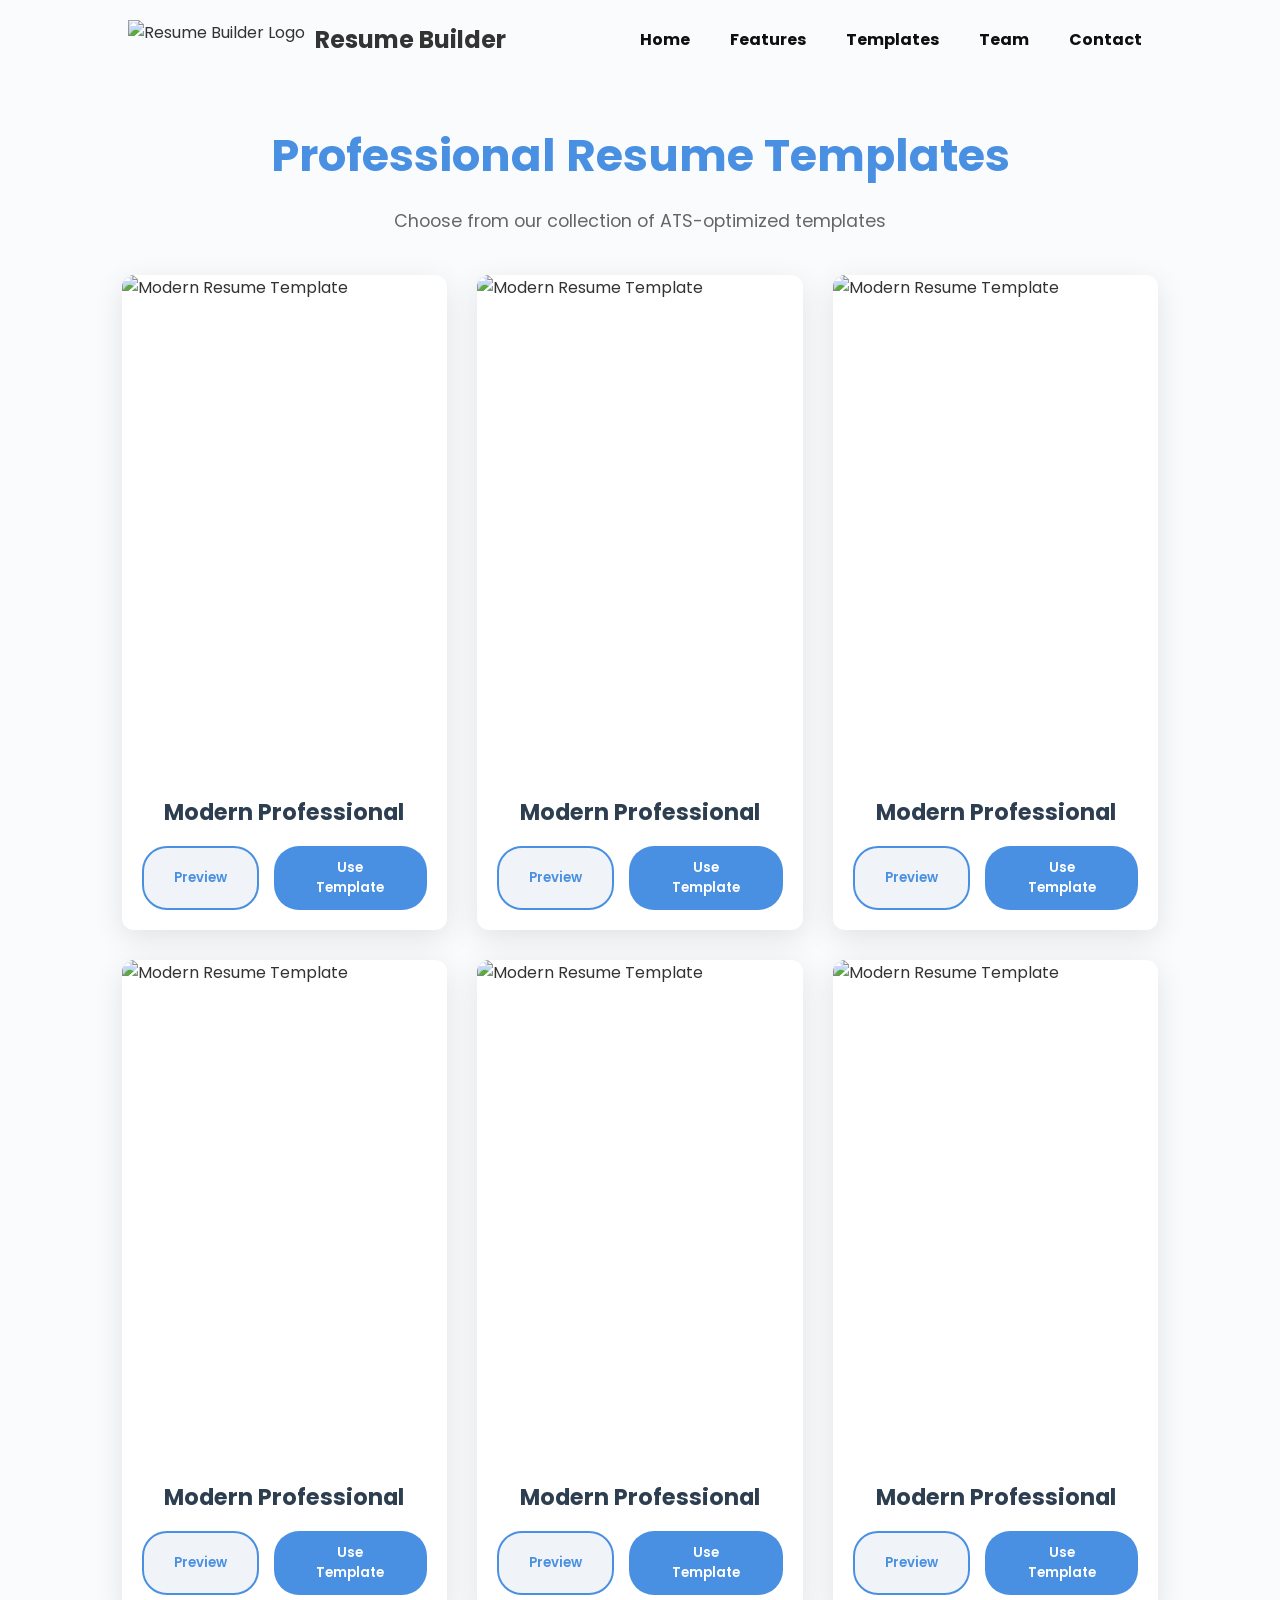
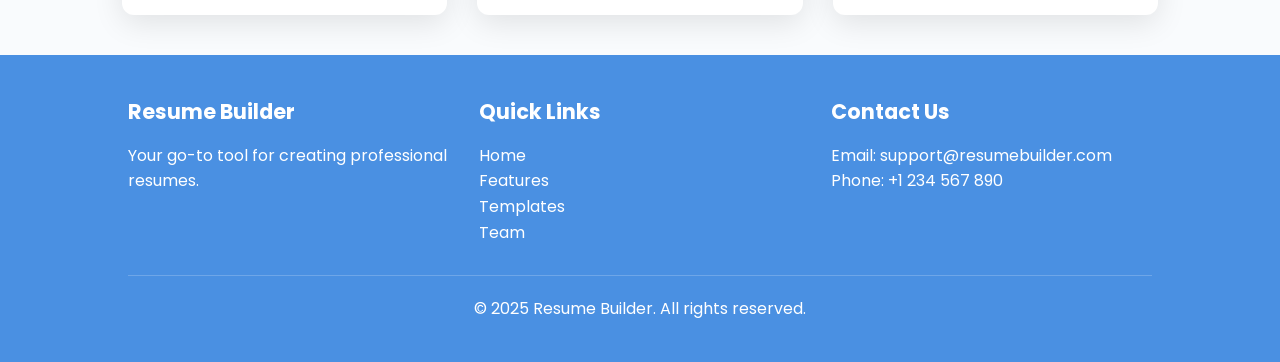
==== templates.html @ ffc6434a "Add files via upload" ====
<!DOCTYPE html>
<html lang="en">

<head>
    <meta charset="UTF-8">
    <meta name="viewport" content="width=device-width, initial-scale=1">
    <title>Resume Templates | Resume Builder</title>
    <link rel="stylesheet" href="https://cdnjs.cloudflare.com/ajax/libs/font-awesome/6.0.0-beta3/css/all.min.css">
    <link href="https://fonts.googleapis.com/css2?family=Poppins:wght@400;600&display=swap" rel="stylesheet">
  <link rel="stylesheet" href="template.css">
</head>

<body>
    <!-- Header (Same as Home Page) -->
    <header>
        <div class="logo">
            <a href="/" class="logo">
                <img src="assets/logo.png" alt="Resume Builder Logo">
                <h2>Resume Builder</h2>
            </a>
        </div>
        <nav>
            <div class="hamburger" id="hamburger" aria-label="Toggle navigation">
                <div class="line"></div>
                <div class="line"></div>
                <div class="line"></div>
            </div>
            <ul class="nav-links" id="nav-links">
                <li><a href="index.html">Home</a></li>
                <li><a href="#features">Features</a></li>
                <li><a href="templates.html" class="active">Templates</a></li>
                <li><a href="#team">Team</a></li>
                <li><a href="#contact">Contact</a></li>
            </ul>
        </nav>
    </header>

    <!-- Main Content -->

    <main class="templates-main">
      <div class="template-grid-heading">
          <h1>Professional Resume Templates</h1>
          <p>Choose from our collection of ATS-optimized templates</p>
      </div>
  
      <div class="template-grid-container">
          <!-- Template 1 -->
          <div class="template-card">
              <div class="template-preview">
                  <img src="assets/Chicago-Google-Docs-Resume-Template-Black.avif" alt="Modern Resume Template" loading="lazy" class="template-image">
                  <div class="preview-overlay">
                      <button class="preview-trigger">Quick Preview</button>
                  </div>
              </div>
              <div class="template-info">
                  <h3>Modern Professional</h3>
                  <div class="template-actions">
                      <button class="btn-preview">Preview</button>
                      <a href="https://docs.google.com/document/d/1bo8baSuXWOUog9GleIQakcoqaAszSzVs/copy"><button class="btn-use">Use Template</button></a>
                  </div>
              </div>
          </div>
  
          <!-- Repeat same structure for other templates -->
          <!-- ... (other template cards) ... -->

          <!-- Template 2 -->
          <div class="template-card">
            <div class="template-preview">
                <img src="assets/Serif-Google-Docs-Resume-Template.avif" alt="Modern Resume Template" loading="lazy" class="template-image">
                <div class="preview-overlay">
                    <button class="preview-trigger">Quick Preview</button>
                </div>
            </div>
            <div class="template-info">
                <h3>Modern Professional</h3>
                <div class="template-actions">
                    <button class="btn-preview">Preview</button>
                    <a href="https://docs.google.com/document/d/1M4DY_YNq1gwQQ-nC0zBOnuBWMFteWu35beYSxXdofb4/copy"><button class="btn-use">Use Template</button></a>
                </div>
            </div>
        </div>

        <!-- Add more templates following the same structure -->
        <!-- Template 3 -->
        <div class="template-card">
          <div class="template-preview">
              <img src="assets/unique-google-docs-resume-template.avif" alt="Modern Resume Template" loading="lazy" class="template-image">
              <div class="preview-overlay">
                  <button class="preview-trigger">Quick Preview</button>
              </div>
          </div>
          <div class="template-info">
              <h3>Modern Professional</h3>
              <div class="template-actions">
                  <button class="btn-preview">Preview</button>
                  <a href="https://docs.google.com/document/d/126Aubvklh8EbCAcDJM2y0Ai_VDNmZlw5/copy"><button class="btn-use">Use Template</button></a>
              </div>
          </div>
      </div>

        <!-- Template 4 -->
        <div class="template-card">
          <div class="template-preview">
              <img src="assets/easy-google-docs-resume-template.avif" alt="Modern Resume Template" loading="lazy" class="template-image">
              <div class="preview-overlay">
                  <button class="preview-trigger">Quick Preview</button>
              </div>
          </div>
          <div class="template-info">
              <h3>Modern Professional</h3>
              <div class="template-actions">
                  <button class="btn-preview">Preview</button>
                  <a href="https://docs.google.com/document/d/1MUr5xO2Z_BkaxDFi5DGhw1FyjE1vVp2R/copy"><button class="btn-use">Use Template</button></a>
              </div>
          </div>
      </div>

        <!-- Template 5 -->
        <div class="template-card">
          <div class="template-preview">
              <img src="assets/harvard-google-docs-resume-template.avif" alt="Modern Resume Template" loading="lazy" class="template-image">
              <div class="preview-overlay">
                  <button class="preview-trigger">Quick Preview</button>
              </div>
          </div>
          <div class="template-info">
              <h3>Modern Professional</h3>
              <div class="template-actions">
                  <button class="btn-preview">Preview</button>
                  <a href="https://docs.google.com/document/d/1YJKLzegv5lRpVgSOUjjC3o0D1eSIO1qs/copy"><button class="btn-use">Use Template</button></a>
              </div>
          </div>
      </div>

        <!-- Template 6 -->
        <div class="template-card">
              <div class="template-preview">
                  <img src="assets/empire-state-google-docs-resume-template.avif" alt="Modern Resume Template" loading="lazy" class="template-image">
                  <div class="preview-overlay">
                      <button class="preview-trigger">Quick Preview</button>
                  </div>
              </div>
              <div class="template-info">
                  <h3>Modern Professional</h3>
                  <div class="template-actions">
                      <button class="btn-preview">Preview</button>
                      <a href="https://docs.google.com/document/d/1RkvET_BDf-yxpdZQy1j19cuTEu1Z-0hE/copy"><button class="btn-use">Use Template</button></a>
                  </div>
              </div>
          </div>
  </main>
  
  <!-- Preview Modal -->
  <div class="preview-modal">
    <div class="modal-content">
        <span class="close-modal">&times;</span>
        <div class="loading-spinner"></div>
        <img src="" alt="Template preview" class="modal-image">
    </div>
</div>
          

    <!-- Footer (Same as Home Page) -->
    <footer>
        <div class="footer-content">
            <div class="footer-section">
                <h3>Resume Builder</h3>
                <p>Your go-to tool for creating professional resumes.</p>
            </div>
            <div class="footer-section">
                <h3>Quick Links</h3>
                <ul>
                    <li><a href="index.html">Home</a></li>
                    <li><a href="#features">Features</a></li>
                    <li><a href="templates.html">Templates</a></li>
                    <li><a href="#team">Team</a></li>
                </ul>
            </div>
            <div class="footer-section">
                <h3>Contact Us</h3>
                <p>Email: support@resumebuilder.com</p>
                <p>Phone: +1 234 567 890</p>
            </div>
        </div>
        <div class="footer-bottom">
            <p>&copy; 2025 Resume Builder. All rights reserved.</p>
        </div>
    </footer>

    <script>
  // Mobile Menu Handler
const hamburger = document.getElementById('hamburger');
const navLinks = document.getElementById('nav-links');
const body = document.body;

hamburger.addEventListener('click', () => {
    navLinks.classList.toggle('active');
    hamburger.classList.toggle('active');
    body.classList.toggle('nav-open');
});

// Close mobile menu on click outside
document.addEventListener('click', (e) => {
    if (!navLinks.contains(e.target) && !hamburger.contains(e.target)) {
        navLinks.classList.remove('active');
        hamburger.classList.remove('active');
        body.classList.remove('nav-open');
    }
});

// Header Scroll Effect
window.addEventListener('scroll', () => {
    const header = document.querySelector('header');
    header.classList.toggle('scrolled', window.scrollY > 50);
});

// Preview Modal Handler
document.addEventListener('DOMContentLoaded', function() {
    const previewTriggers = document.querySelectorAll('.template-image, .btn-preview, .preview-trigger');
    const modal = document.querySelector('.preview-modal');
    const modalImg = modal.querySelector('.modal-image');
    const closeBtn = modal.querySelector('.close-modal');

    // Show Preview
    previewTriggers.forEach(trigger => {
        trigger.addEventListener('click', function(e) {
            e.preventDefault();
            const imgSrc = this.closest('.template-card').querySelector('img').src;
            
            // Show modal and lock scroll
            modal.style.display = 'flex';
            document.body.style.overflow = 'hidden';
            modalImg.src = imgSrc;
        });
    });

    // Close Modal
    function closeModal() {
        modal.style.display = 'none';
        document.body.style.overflow = 'auto';
    }

    // Close handlers
    closeBtn.addEventListener('click', closeModal);
    modal.addEventListener('click', (e) => e.target === modal && closeModal());
    document.addEventListener('keydown', (e) => e.key === 'Escape' && closeModal());
});
    </script>
</body>

</html>
---- template.css ----
/* styles.css */
/* Base Styles */
* {
    margin: 0;
    padding: 0;
    box-sizing: border-box;
    font-family: 'Poppins', sans-serif;
    scroll-behavior: smooth;
}

html, body {
    width: 100%;
    overflow-x: hidden;
}

body {
    line-height: 1.6;
    color: #333;
    background-color: #f9f9f9;
}

a {
    text-decoration: none;
    color: inherit;
}

/* Header Styles */
header {
    display: flex;
    justify-content: space-between;
    align-items: center;
    padding: 20px 10%;
    background-color: rgba(255, 255, 255, 0);
    position: fixed;
    width: 100%;
    top: 0;
    z-index: 1000;
    transition: background-color 0.3s ease;
}

header.scrolled {
    background-color: rgba(255, 255, 255, 0.95);
    box-shadow: 0 2px 10px rgba(0, 0, 0, 0.1);
}

.logo {
    display: flex;
    align-items: center;
    gap: 10px;
    transition: transform 0.3s ease;
}

.logo img {
    height: 40px;
}

/* Creative Hamburger Menu */
.hamburger {
    display: none;
    flex-direction: column;
    gap: 5px;
    cursor: pointer;
    z-index: 1001;
    position: fixed;
    top: 20px;
    right: 20px;
    padding: 10px;
    border-radius: 50%;
    transition: background-color 0.3s ease;
}

.hamburger .line {
    width: 25px;
    height: 3px;
    background-color: rgb(19, 18, 18);
    /* White lines */
    transition: transform 0.3s ease, opacity 0.3s ease, background-color 0.3s ease;
}

/* Creative "X" Animation */
.hamburger.active .line:nth-child(1) {
    transform: rotate(45deg) translate(5px, 5px);
    background-color: white;
}

.hamburger.active .line:nth-child(2) {
    opacity: 0;
}

.hamburger.active .line:nth-child(3) {
    transform: rotate(-45deg) translate(5px, -5px);
    background-color: white;
}

/* Navbar Overlay */
.nav-links {
    display: flex;
    gap: 20px;
    list-style: none;
}

.nav-links li a {
    color: #0f0f0f;
    /* Dark text */
    font-weight: bold;
    padding: 5px 10px;
    border-radius: 5px;
    transition: background-color 0.3s ease, color 0.3s ease;
}

header.scrolled .nav-links a {
    color: black;
    /* Ensuring it remains black after scrolling */
}

.nav-links li a:hover {
    color: white;
    background-color: #4d91df;
    /* Blue background on hover */
}

/* Template Section */
.templates-main {
    padding: 120px 5% 40px;
    background: #f9fbfd;
    min-height: 100vh;
}

.template-grid-heading {
    text-align: center;
    margin-bottom: 40px;
}

.template-grid-heading h1 {
    font-size: 2.8rem;
    color: #4a90e2;
    margin-bottom: 15px;
}

.template-grid-heading p {
    color: #666;
    font-size: 1.1rem;
}

/* Template Grid */
.template-grid-container {
    display: grid;
    grid-template-columns: repeat(auto-fit, minmax(300px, 1fr));
    gap: 30px;
    width: 100%;
    padding: 0 5%;
}

.template-card {
    background: white;
    border-radius: 12px;
    overflow: hidden;
    box-shadow: 0 8px 30px rgba(0, 0, 0, 0.1);
    transition: transform 0.3s ease, box-shadow 0.3s ease;
    position: relative;
}

.template-card:hover {
    transform: translateY(-5px);
    box-shadow: 0 12px 40px rgba(0, 0, 0, 0.15);
}

.template-preview {
    position: relative;
    height: 500px;
    overflow: hidden;
}

.template-preview img {
    width: 100%;
    height: 100%;
    object-fit: cover;
    transition: transform 0.3s ease;
}

.template-card:hover .template-preview img {
    transform: scale(1.05);
}

/* Preview Overlay */
.preview-overlay {
    position: absolute;
    top: 0;
    left: 0;
    width: 100%;
    height: 100%;
    background: rgba(74, 144, 226, 0.9);
    opacity: 0;
    display: flex;
    align-items: center;
    justify-content: center;
    transition: opacity 0.3s ease;
}

.template-card:hover .preview-overlay {
    opacity: 1;
}

.template-info {
    padding: 20px;
    text-align: center;
}

.template-info h3 {
    font-size: 1.4rem;
    color: #2c3e50;
    margin-bottom: 10px;
}

/* Buttons */
.template-actions {
    display: flex;
    justify-content: center;
    gap: 15px;
    margin-top: 15px;
}

.btn-preview,
.btn-use,
.preview-trigger {
    padding: 12px 30px;
    border: none;
    border-radius: 25px;
    font-weight: 600;
    cursor: pointer;
    transition: all 0.3s ease;
}

.btn-use {
    background: #4a90e2;
    color: white;
}

.btn-use:hover {
    background: #357abd;
}

.btn-preview,
.preview-trigger {
    background: #f0f4f8;
    color: #4a90e2;
    border: 2px solid #4a90e2;
}

.btn-preview:hover,
.preview-trigger:hover {
    background: #e1e8f0;
    transform: translateY(-2px);
}

/* Preview Modal Styles */
.preview-modal {
    display: none;
    position: fixed;
    top: 0;
    left: 0;
    width: 100%;
    height: 100%;
    background: rgba(0, 0, 0, 0.9);
    z-index: 2000;
    overflow: hidden; /* Prevent background scrolling */
}

.modal-content {
    position: relative;
    width: 100%;
    height: 100%;
    background: transparent;
    display: flex;
    justify-content: center;
    align-items: center;
    padding: 0;
    border-radius: 0;
}

.modal-image {
    max-width: 95%;
    max-height: 95vh;
    object-fit: contain;
    margin: auto;
}

.close-modal {
    position: fixed;
    top: 20px;
    right: 20px;
    color: white;
    font-size: 40px;
    cursor: pointer;
    z-index: 3000;
    background: rgba(0, 0, 0, 0.7);
    border-radius: 50%;
    width: 50px;
    height: 50px;
    display: flex;
    align-items: center;
    justify-content: center;
    line-height: 1;
    border: none;
    transition: transform 0.3s ease;
}

.close-modal:hover {
    transform: rotate(90deg) scale(1.1);
    background: rgba(0, 0, 0, 0.9);
}

/* Remove scrollbar when modal is open */
body.modal-open {
    overflow: hidden;
}

/* Footer */
footer {
    background-color: #4a90e2;
    color: white;
    padding: 40px 10%;
}

.footer-content {
    display: grid;
    grid-template-columns: repeat(3, 1fr);
    gap: 30px;
    max-width: 1200px;
    margin: 0 auto;
}

.footer-section h3 {
    margin-bottom: 15px;
    font-size: 1.3rem;
}

.footer-section ul {
    list-style: none;
}

.footer-bottom {
    text-align: center;
    margin-top: 30px;
    padding-top: 20px;
    border-top: 1px solid rgba(255, 255, 255, 0.2);
}

/* Responsive Design */
@media (max-width: 1024px) {
    .template-preview {
        height: 400px;
    }
}

@media (max-width: 768px) {
    header {
        padding: 15px 5%;
    }

    .logo h2 {
        font-size: 1.2rem;
    }

    .hamburger {
        display: flex;
    }

    .nav-links {
        position: fixed;
        top: 0;
        left: 0;
        width: 100%;
        height: 100vh;
        background-color: rgba(74, 144, 226, 0.95);
        /* Blue overlay */
        flex-direction: column;
        justify-content: center;
        align-items: center;
        transform: translateX(-100%);
        transition: transform 0.3s ease-in-out;
        z-index: 1000;
    }

    .nav-links.active {
        transform: translateX(0);
    }

    .nav-links li a {
        font-size: 1.5rem;
        padding: 10px 20px;
        color: white;
        transition: color 0.3s ease, transform 0.3s ease;
    }

    .nav-links li a:hover {
        color: #6a82fb;
        /* Lighter blue on hover */
        transform: translateX(10px);
    }

    header.scrolled .hamburger .line {
        background-color: #6a82fb;
    }

    header.scrolled .nav-links a {
        color: white;
    }

    /* Prevent scrolling when navbar is open */
    body.nav-open {
        overflow: hidden;
    }

    .template-grid-heading h1 {
        font-size: 2.2rem;
    }

    .footer-content {
        grid-template-columns: 1fr;
        text-align: center;
    }

   
}

@media (max-width: 480px) {
    .templates-main {
        padding: 100px 5% 30px;
    }

    .template-grid-heading h1 {
        font-size: 2rem;
    }

    .template-grid-container {
        grid-template-columns: 1fr;
    }

    .template-preview {
        height: 200px;
    }

    .template-actions {
        flex-direction: column;
    }

    .btn-preview,
    .btn-use {
        width: 100%;
    }


}

@media (max-width: 360px) {
    .template-preview {
        height: 250px;
    }

    .template-info h3 {
        font-size: 1.2rem;
    }
}
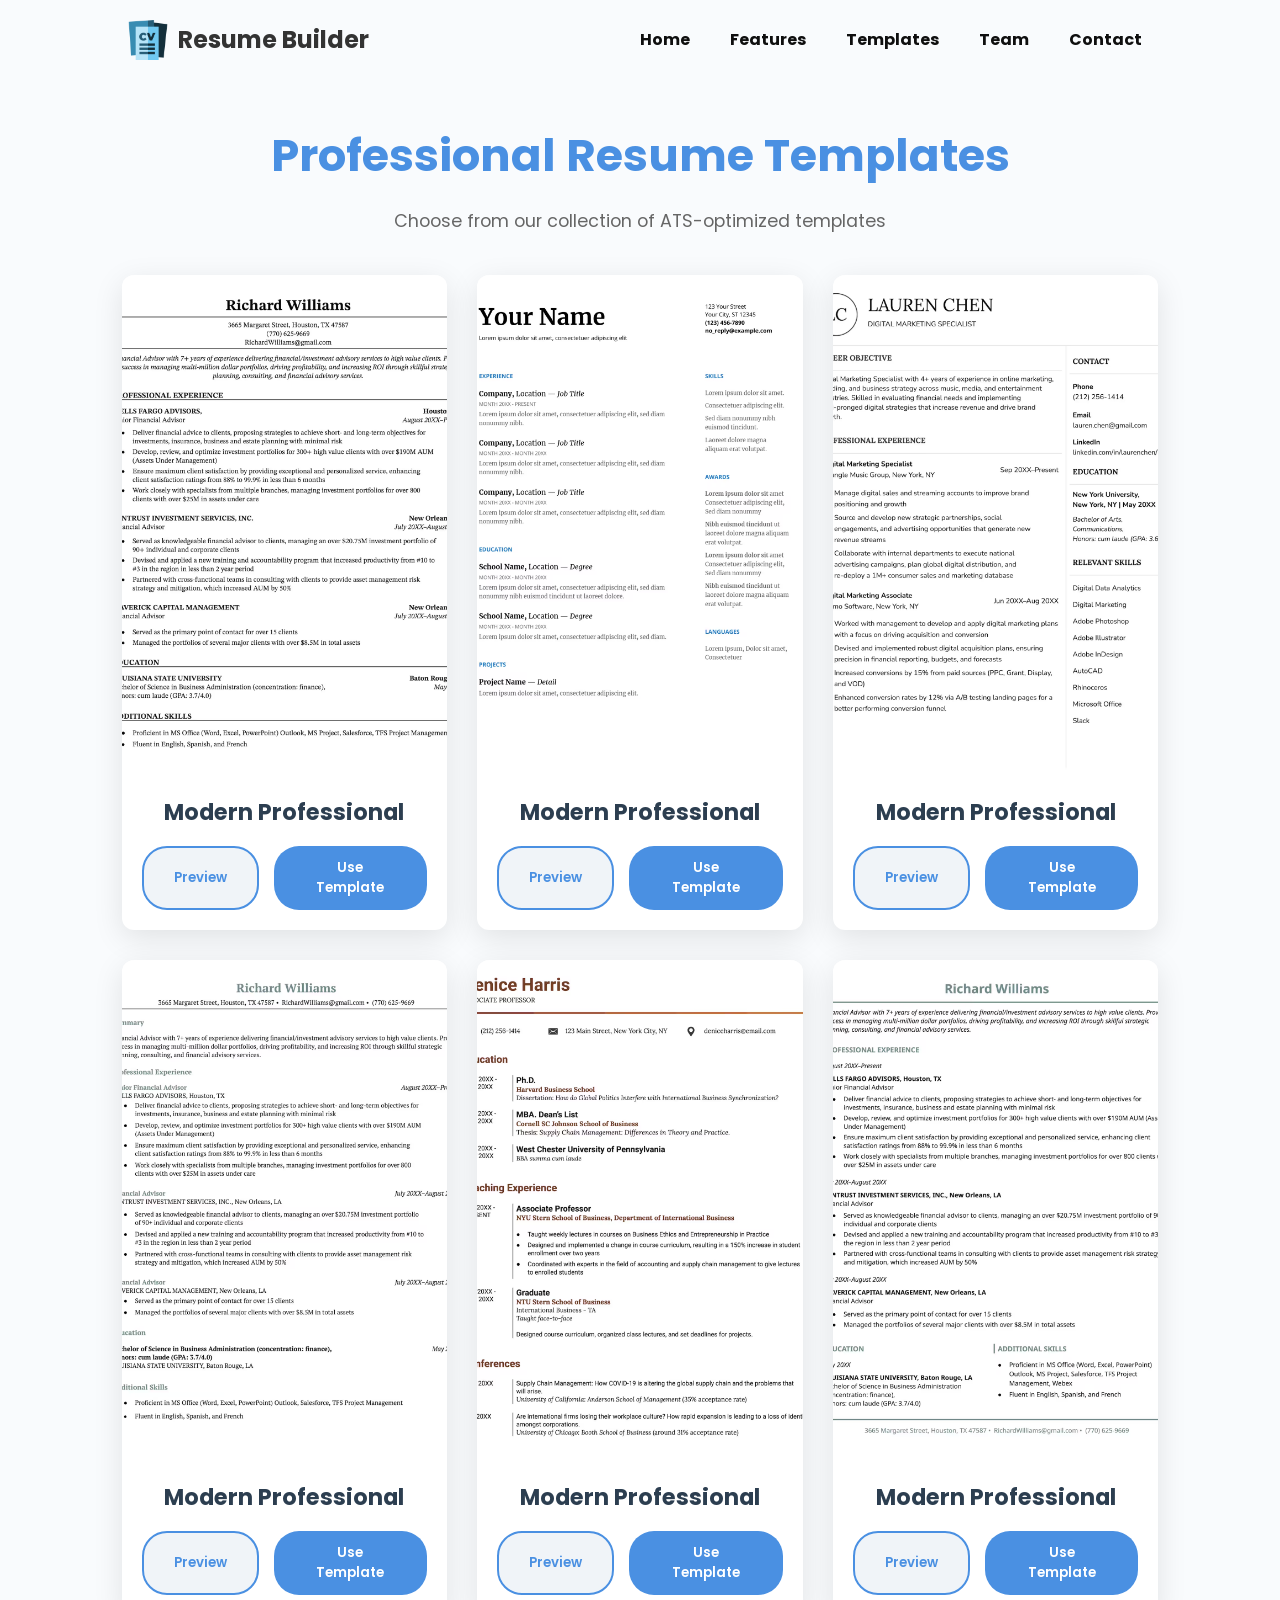
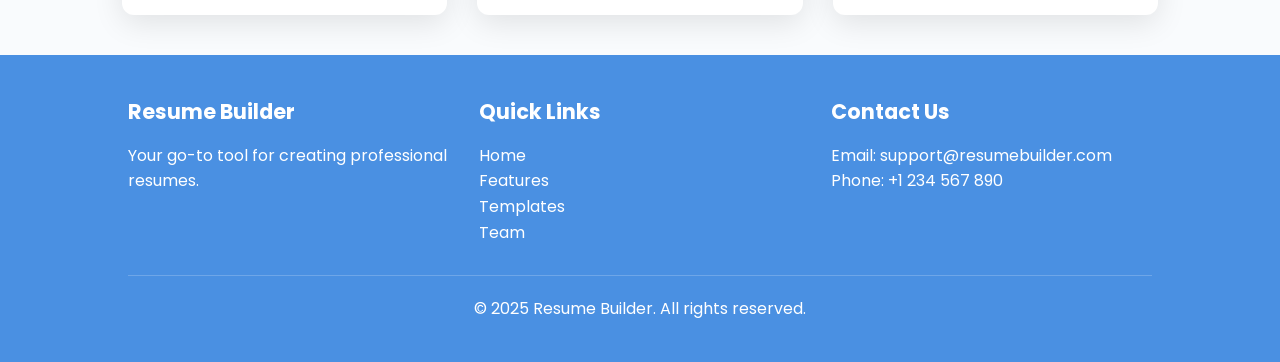
==== commit b5ab5b6f: "Update templates.html" ====
--- a/templates.html
+++ b/templates.html
@@ -15,7 +15,7 @@
     <header>
         <div class="logo">
             <a href="/" class="logo">
-                <img src="assets/logo.png" alt="Resume Builder Logo">
+                <img src="logo.png" alt="Resume Builder Logo">
                 <h2>Resume Builder</h2>
             </a>
         </div>
@@ -47,7 +47,7 @@
           <!-- Template 1 -->
           <div class="template-card">
               <div class="template-preview">
-                  <img src="assets/Chicago-Google-Docs-Resume-Template-Black.avif" alt="Modern Resume Template" loading="lazy" class="template-image">
+                  <img src="Chicago-Google-Docs-Resume-Template-Black.avif" alt="Modern Resume Template" loading="lazy" class="template-image">
                   <div class="preview-overlay">
                       <button class="preview-trigger">Quick Preview</button>
                   </div>
@@ -67,7 +67,7 @@
           <!-- Template 2 -->
           <div class="template-card">
             <div class="template-preview">
-                <img src="assets/Serif-Google-Docs-Resume-Template.avif" alt="Modern Resume Template" loading="lazy" class="template-image">
+                <img src="Serif-Google-Docs-Resume-Template.avif" alt="Modern Resume Template" loading="lazy" class="template-image">
                 <div class="preview-overlay">
                     <button class="preview-trigger">Quick Preview</button>
                 </div>
@@ -85,7 +85,7 @@
         <!-- Template 3 -->
         <div class="template-card">
           <div class="template-preview">
-              <img src="assets/unique-google-docs-resume-template.avif" alt="Modern Resume Template" loading="lazy" class="template-image">
+              <img src="unique-google-docs-resume-template.avif" alt="Modern Resume Template" loading="lazy" class="template-image">
               <div class="preview-overlay">
                   <button class="preview-trigger">Quick Preview</button>
               </div>
@@ -102,7 +102,7 @@
         <!-- Template 4 -->
         <div class="template-card">
           <div class="template-preview">
-              <img src="assets/easy-google-docs-resume-template.avif" alt="Modern Resume Template" loading="lazy" class="template-image">
+              <img src="easy-google-docs-resume-template.avif" alt="Modern Resume Template" loading="lazy" class="template-image">
               <div class="preview-overlay">
                   <button class="preview-trigger">Quick Preview</button>
               </div>
@@ -119,7 +119,7 @@
         <!-- Template 5 -->
         <div class="template-card">
           <div class="template-preview">
-              <img src="assets/harvard-google-docs-resume-template.avif" alt="Modern Resume Template" loading="lazy" class="template-image">
+              <img src="harvard-google-docs-resume-template.avif" alt="Modern Resume Template" loading="lazy" class="template-image">
               <div class="preview-overlay">
                   <button class="preview-trigger">Quick Preview</button>
               </div>
@@ -136,7 +136,7 @@
         <!-- Template 6 -->
         <div class="template-card">
               <div class="template-preview">
-                  <img src="assets/empire-state-google-docs-resume-template.avif" alt="Modern Resume Template" loading="lazy" class="template-image">
+                  <img src="empire-state-google-docs-resume-template.avif" alt="Modern Resume Template" loading="lazy" class="template-image">
                   <div class="preview-overlay">
                       <button class="preview-trigger">Quick Preview</button>
                   </div>
@@ -249,4 +249,4 @@
     </script>
 </body>
 
-</html>+</html>
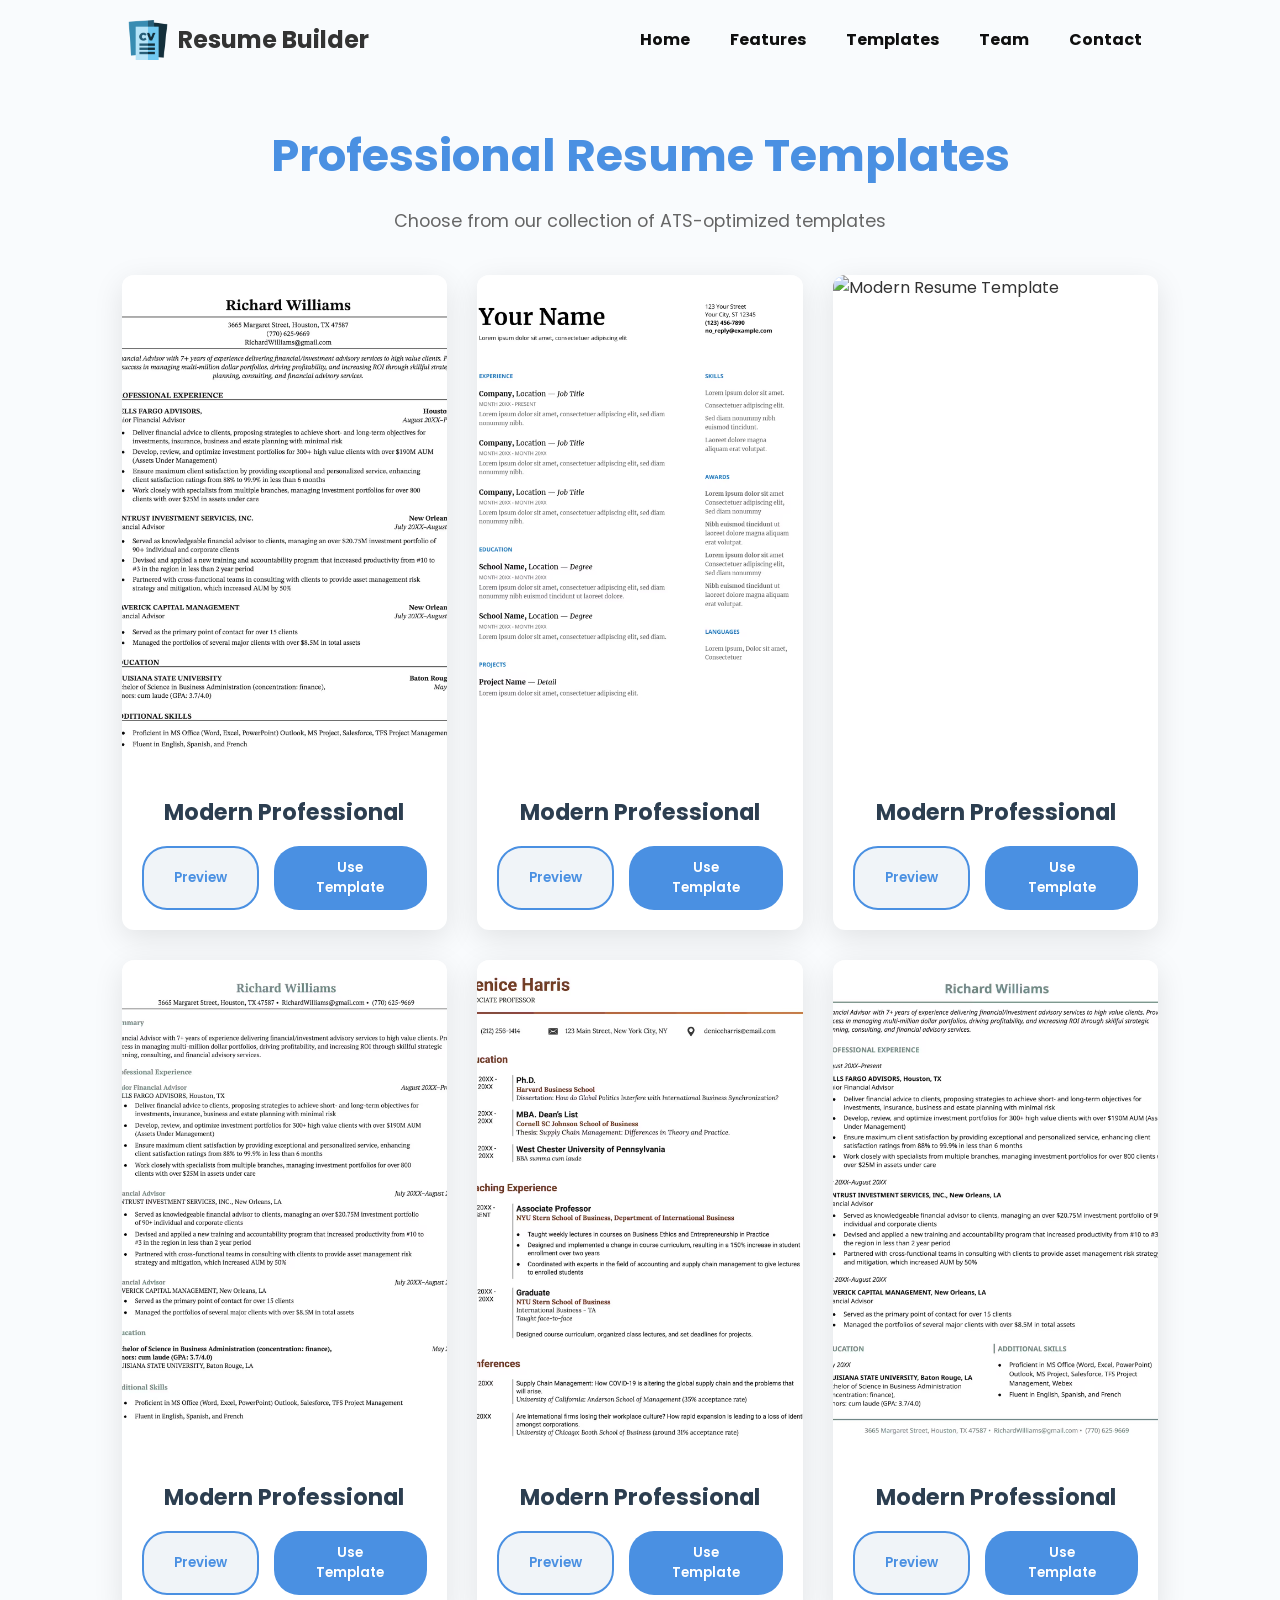
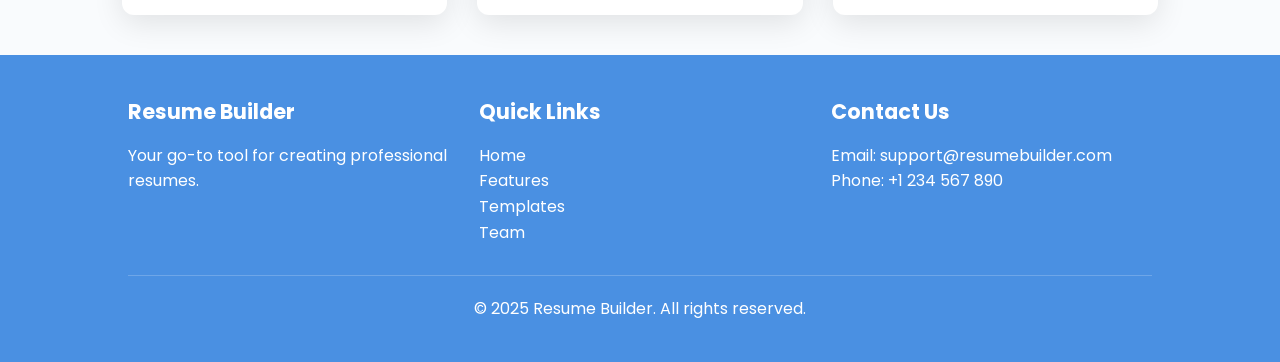
==== commit 2781b717: "Update templates.html" ====
--- a/templates.html
+++ b/templates.html
@@ -47,7 +47,7 @@
           <!-- Template 1 -->
           <div class="template-card">
               <div class="template-preview">
-                  <img src="Chicago-Google-Docs-Resume-Template-Black.avif" alt="Modern Resume Template" loading="lazy" class="template-image">
+                  <img src="Chicago-Google-Docs-Resume-Template-Black.jpg" alt="Modern Resume Template" loading="lazy" class="template-image">
                   <div class="preview-overlay">
                       <button class="preview-trigger">Quick Preview</button>
                   </div>
@@ -67,7 +67,7 @@
           <!-- Template 2 -->
           <div class="template-card">
             <div class="template-preview">
-                <img src="Serif-Google-Docs-Resume-Template.avif" alt="Modern Resume Template" loading="lazy" class="template-image">
+                <img src="Serif-Google-Docs-Resume-Template.jpg" alt="Modern Resume Template" loading="lazy" class="template-image">
                 <div class="preview-overlay">
                     <button class="preview-trigger">Quick Preview</button>
                 </div>
@@ -85,7 +85,7 @@
         <!-- Template 3 -->
         <div class="template-card">
           <div class="template-preview">
-              <img src="unique-google-docs-resume-template.avif" alt="Modern Resume Template" loading="lazy" class="template-image">
+              <img src="unique-google-docs-resume-template.jpg" alt="Modern Resume Template" loading="lazy" class="template-image">
               <div class="preview-overlay">
                   <button class="preview-trigger">Quick Preview</button>
               </div>
@@ -102,7 +102,7 @@
         <!-- Template 4 -->
         <div class="template-card">
           <div class="template-preview">
-              <img src="easy-google-docs-resume-template.avif" alt="Modern Resume Template" loading="lazy" class="template-image">
+              <img src="easy-google-docs-resume-template.jpg" alt="Modern Resume Template" loading="lazy" class="template-image">
               <div class="preview-overlay">
                   <button class="preview-trigger">Quick Preview</button>
               </div>
@@ -119,7 +119,7 @@
         <!-- Template 5 -->
         <div class="template-card">
           <div class="template-preview">
-              <img src="harvard-google-docs-resume-template.avif" alt="Modern Resume Template" loading="lazy" class="template-image">
+              <img src="harvard-google-docs-resume-template.jpg" alt="Modern Resume Template" loading="lazy" class="template-image">
               <div class="preview-overlay">
                   <button class="preview-trigger">Quick Preview</button>
               </div>
@@ -136,7 +136,7 @@
         <!-- Template 6 -->
         <div class="template-card">
               <div class="template-preview">
-                  <img src="empire-state-google-docs-resume-template.avif" alt="Modern Resume Template" loading="lazy" class="template-image">
+                  <img src="empire-state-google-docs-resume-template.jpg" alt="Modern Resume Template" loading="lazy" class="template-image">
                   <div class="preview-overlay">
                       <button class="preview-trigger">Quick Preview</button>
                   </div>
